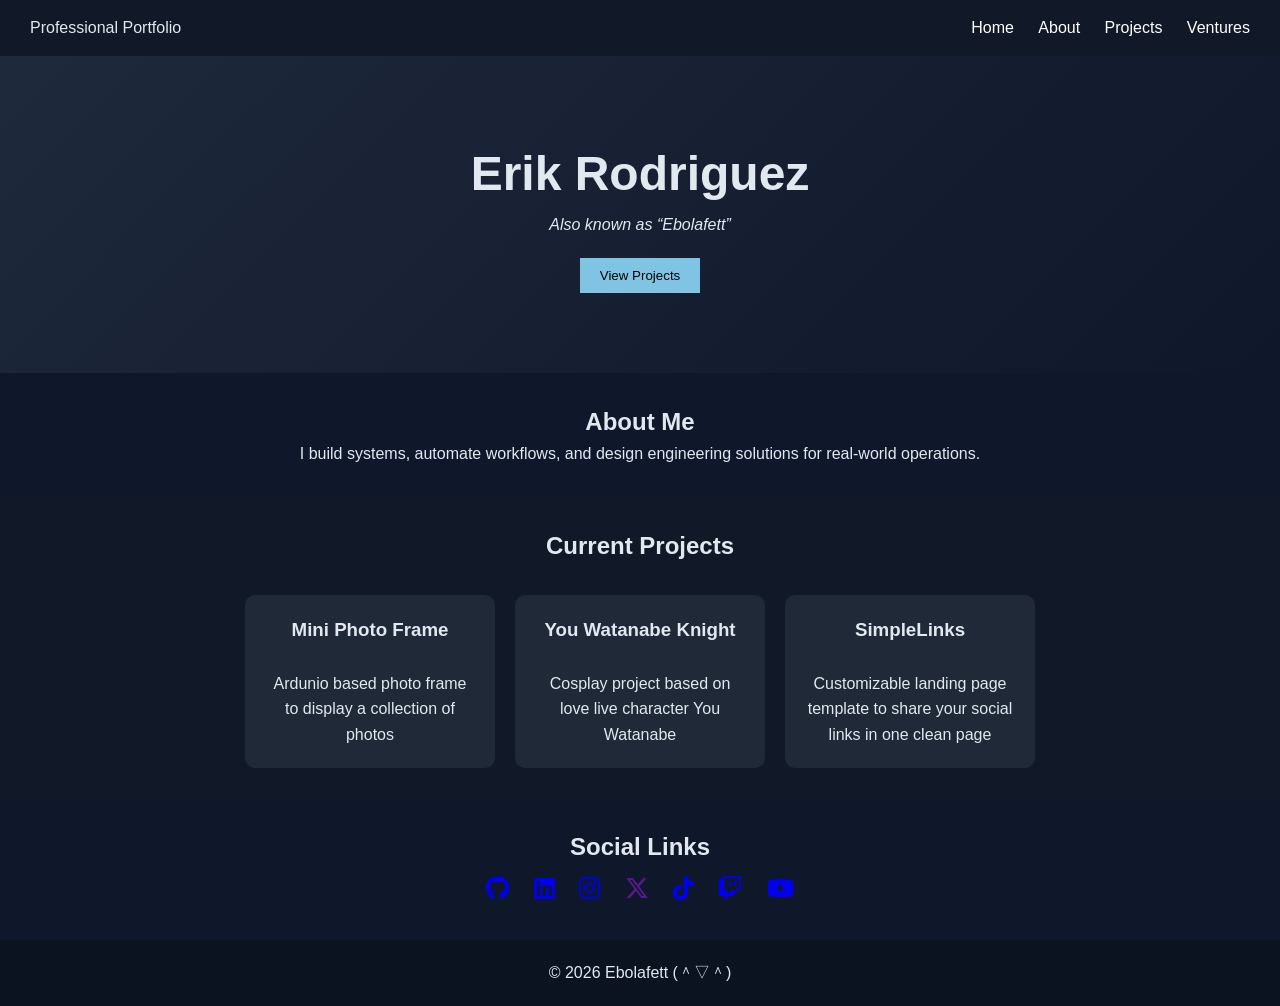
==== index.html @ 3010cb4d "Update index.html" ====
<!DOCTYPE html>
<html lang="en">
<head>
  <meta charset="UTF-8" />
  <meta name="viewport" content="width=device-width, initial-scale=1.0"/>
  <title>Ebolafett Portfolio</title>

  <link rel="stylesheet" href="style.css">

  <link rel="stylesheet" href="https://cdnjs.cloudflare.com/ajax/libs/font-awesome/6.7.2/css/all.min.css">
</head>

<body>

  <!-- NAVBAR -->
  <header class="navbar">
    <div class="logo">Professional Portfolio</div>

    <nav id="nav">
      <a href="/index.html">Home</a>
      <a href="/home/kire/Desktop/Github Files/Ebolafett-portfolio-website/About.html">About</a>
      <a href="/Projects.html">Projects</a>
      <a href="/Ventures.html">Ventures</a>
    </nav>

    <div class="menu-btn" onclick="toggleMenu()">
      ☰
    </div>
  </header>

  <!-- HERO -->
  <section id="home" class="hero">
    <h1>Erik Rodriguez</h1>
    <p><i>Also known as “Ebolafett”</i></p>
    <button onclick="scrollToSection('projects')">View Projects</button>
  </section>

  <!-- ABOUT -->
  <section id="about" class="section">
    <h2>About Me</h2>
    <p>
      I build systems, automate workflows, and design engineering solutions for real-world operations.
    </p>
  </section>

  <!-- CURRENT PROJECTS -->
  <section id="projects" class="section dark">
    <h2>Current Projects</h2>

    <div class="grid">
      <div class="card">
        <h3>Mini Photo Frame</h3>
        <p><br>Ardunio based photo frame to display a collection of photos</p>
      </div>

      <div class="card">
        <h3>You Watanabe Knight</h3>
        <p><br>Cosplay project based on love live character You Watanabe</p>
      </div>

      <div class="card">
        <h3>SimpleLinks</h3>
        <p><Br>Customizable landing page template to share your social links in one clean page</p>
      </div>
    </div>
  </section>

 <!-- CONTACT -->
    <section id="contact" class="section">
      <h2>Social Links</h2>
      <div class="icons">
        <a href="https://github.com/Ebolafett" target="_blank"> 
          <i class="fa-brands fa-github"></i></a>
        <a href="https://www.linkedin.com/in/erik0109/" target="_blank">
          <i class="fa-brands fa-linkedin"></i></a>
        <a href="https://www.instagram.com/ebolafett" target="_blank">
          <i class="fa-brands fa-instagram"></i></a>
        <a href="" target="_blank">
          <i class="fa-brands fa-x-twitter"></i></a>
        <a href="https://www.tiktok.com/@ebolafett" target="_blank">
          <i class="fa-brands fa-tiktok"></i></a>
        <a href="https://www.twitch.tv/ebolafett" target="_blank">
          <i class="fa-brands fa-twitch"></i></a>
        <a href="https://www.youtube.com/@ebolafett" target="_blank">
          <i class="fa-brands fa-youtube"></i></a>
      </div>
    </section>

  <!-- FOOTER -->
  <footer>
    <p>© 2026 Ebolafett (＾▽＾)</p>
  </footer>

  <!-- Your JS -->
  <script src="script.js"></script>
</body>
</html>
---- style.css ----
/* GLOBAL */
* {
  margin: 0;
  padding: 0;
  box-sizing: border-box;
  font-family: Arial, sans-serif;
}

body {
  background: #0f172a;
  color: #e2e8f0;
  line-height: 1.6;
}

/* NAVBAR */
.navbar {
  display: flex;
  justify-content: space-between;
  align-items: center;
  padding: 15px 30px;
  background: #111827;
  position: sticky;
  top: 0;
}

.navbar a {
  color: white;
  text-decoration: none;
  margin-left: 20px;
}

.menu-btn {
  display: none;
  cursor: pointer;
  font-size: 24px;
}

/* HERO */
.hero {
  text-align: center;
  padding: 80px 20px;
  background: linear-gradient(135deg, #1e293b, #0f172a);
}

.hero h1 {
  font-size: 48px;
}

.hero button {
  margin-top: 20px;
  padding: 10px 20px;
  border: none;
  background: #7fc4e2;
  cursor: pointer;
}

/* SECTIONS */
.section {
  padding: 30px 20px;
  text-align: center;
}

.section.dark {
  background: #111827;
}

/* GRID */
.grid {
  display: flex;
  justify-content: center;
  gap: 20px;
  flex-wrap: wrap;
  margin-top: 30px;
}

.card {
  background: #1f2937;
  padding: 20px;
  width: 250px;
  border-radius: 10px;
}

/* ICONS */
.icons i {
  font-size: 24px;
  margin: 10px;
  cursor: pointer;
}

/* FOOTER */
footer {
  text-align: center;
  padding: 20px;
  background: #0b1220;
}

/* MOBILE */
@media (max-width: 768px) {
  nav {
    display: none;
    flex-direction: column;
    background: #111827;
    position: absolute;
    right: 0;
    top: 60px;
    padding: 20px;
  }

  nav.active {
    display: flex;
  }

  .menu-btn {
    display: block;
  }
}
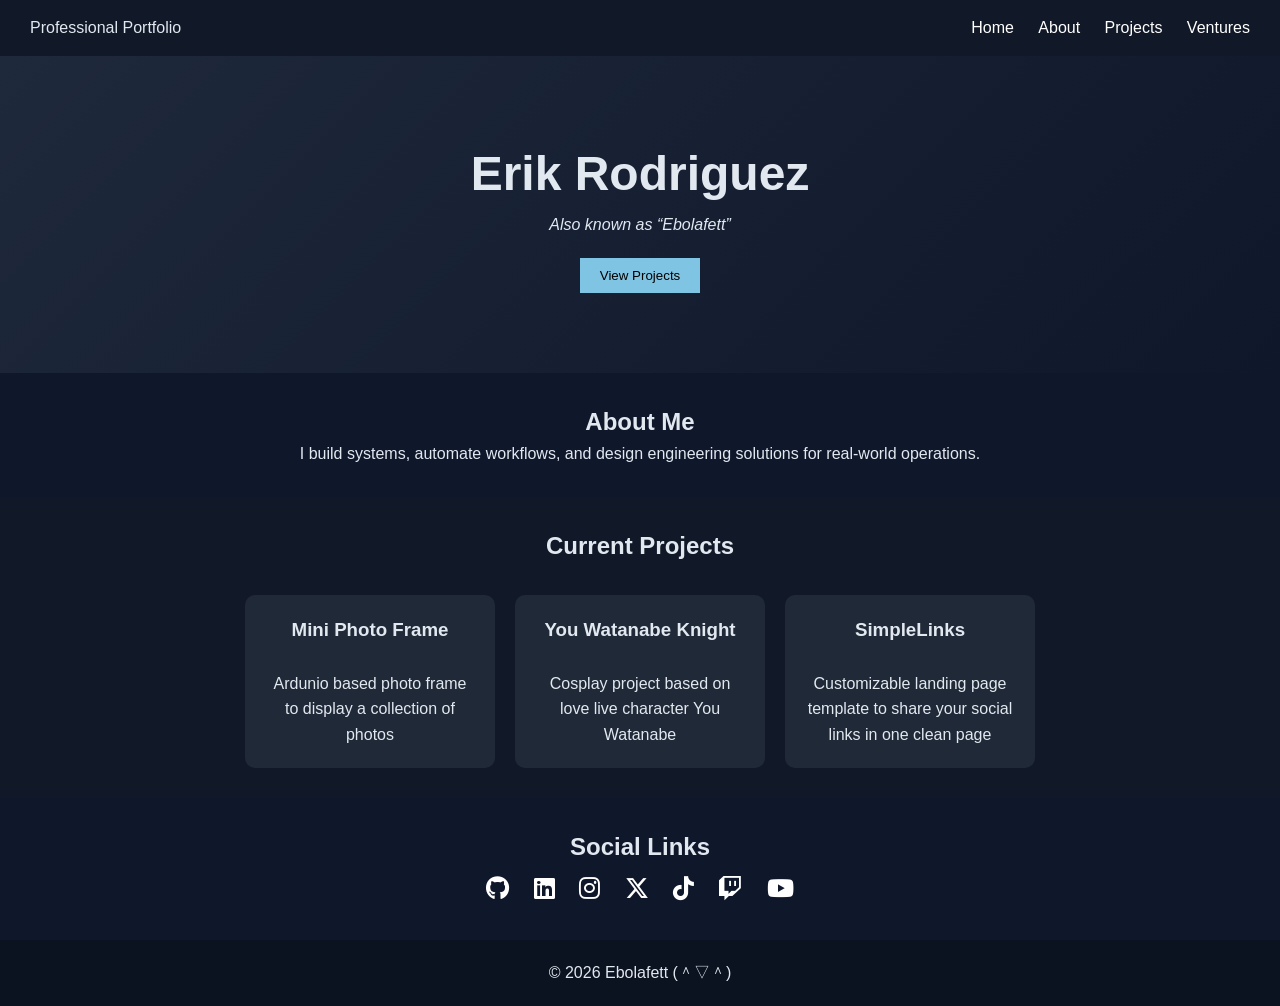
==== commit faecc4fc: "Update index.html" ====
--- a/index.html
+++ b/index.html
@@ -69,23 +69,23 @@
     <section id="contact" class="section">
       <h2>Social Links</h2>
       <div class="icons">
-        <a href="https://github.com/Ebolafett" target="_blank"> 
+        <a href="https://github.com/Ebolafett" class="social-icon" target="_blank"> 
           <i class="fa-brands fa-github"></i></a>
-        <a href="https://www.linkedin.com/in/erik0109/" target="_blank">
+        <a href="https://www.linkedin.com/in/erik0109/" class="social-icon" target="_blank">
           <i class="fa-brands fa-linkedin"></i></a>
-        <a href="https://www.instagram.com/ebolafett" target="_blank">
+        <a href="https://www.instagram.com/ebolafett" class="social-icon" target="_blank">
           <i class="fa-brands fa-instagram"></i></a>
-        <a href="" target="_blank">
+        <a href="" class="social-icon" target="_blank">
           <i class="fa-brands fa-x-twitter"></i></a>
-        <a href="https://www.tiktok.com/@ebolafett" target="_blank">
+        <a href="https://www.tiktok.com/@ebolafett" class="social-icon" target="_blank">
           <i class="fa-brands fa-tiktok"></i></a>
-        <a href="https://www.twitch.tv/ebolafett" target="_blank">
+        <a href="https://www.twitch.tv/ebolafett" class="social-icon" target="_blank">
           <i class="fa-brands fa-twitch"></i></a>
-        <a href="https://www.youtube.com/@ebolafett" target="_blank">
+        <a href="https://www.youtube.com/@ebolafett" class="social-icon" target="_blank">
           <i class="fa-brands fa-youtube"></i></a>
       </div>
     </section>
-
+  
   <!-- FOOTER -->
   <footer>
     <p>© 2026 Ebolafett (＾▽＾)</p>
--- a/style.css
+++ b/style.css
@@ -114,3 +114,26 @@
     display: block;
   }
 }
+
+/* social icons */
+
+.social-icon {
+  color: white;
+  text-decoration: none;
+}
+
+.social-icon:visited {
+  color: white;
+}
+
+.social-icon:hover {
+  color: white;
+}
+
+.social-icon:active {
+  color: white;
+}
+
+.social-icon i {
+  color: white;
+}
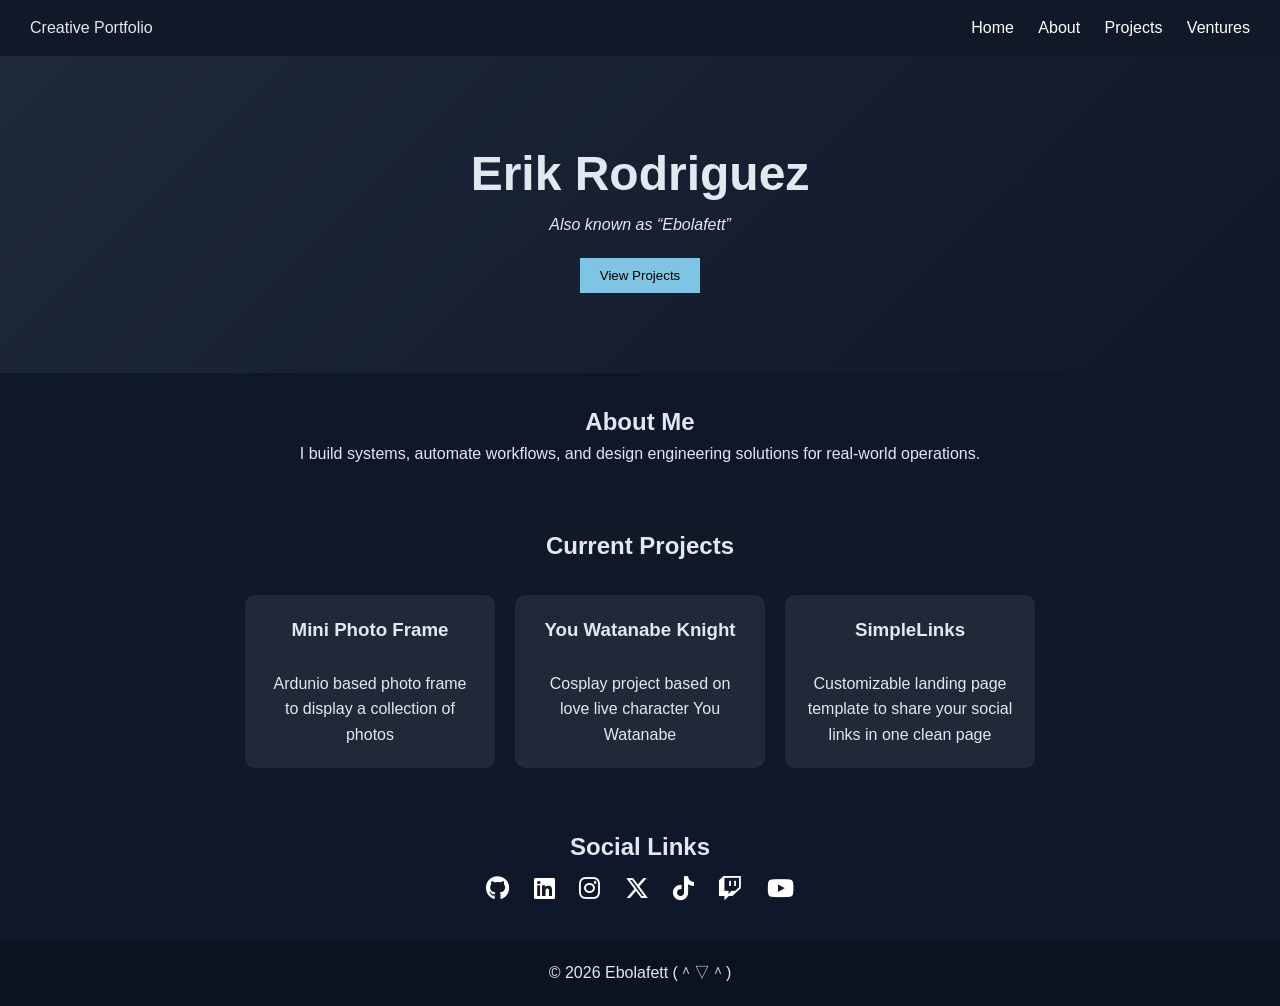
==== commit 49568a4b: "Update index.html" ====
--- a/index.html
+++ b/index.html
@@ -3,7 +3,7 @@
 <head>
   <meta charset="UTF-8" />
   <meta name="viewport" content="width=device-width, initial-scale=1.0"/>
-  <title>Ebolafett Portfolio</title>
+  <title>Creative Portfolio</title>
 
   <link rel="stylesheet" href="style.css">
 
@@ -14,7 +14,7 @@
 
   <!-- NAVBAR -->
   <header class="navbar">
-    <div class="logo">Professional Portfolio</div>
+    <div class="logo">Creative Portfolio</div>
 
     <nav id="nav">
       <a href="/index.html">Home</a>
@@ -75,7 +75,7 @@
           <i class="fa-brands fa-linkedin"></i></a>
         <a href="https://www.instagram.com/ebolafett" class="social-icon" target="_blank">
           <i class="fa-brands fa-instagram"></i></a>
-        <a href="" class="social-icon" target="_blank">
+        <a href=" " class="social-icon" target="_blank">
           <i class="fa-brands fa-x-twitter"></i></a>
         <a href="https://www.tiktok.com/@ebolafett" class="social-icon" target="_blank">
           <i class="fa-brands fa-tiktok"></i></a>
